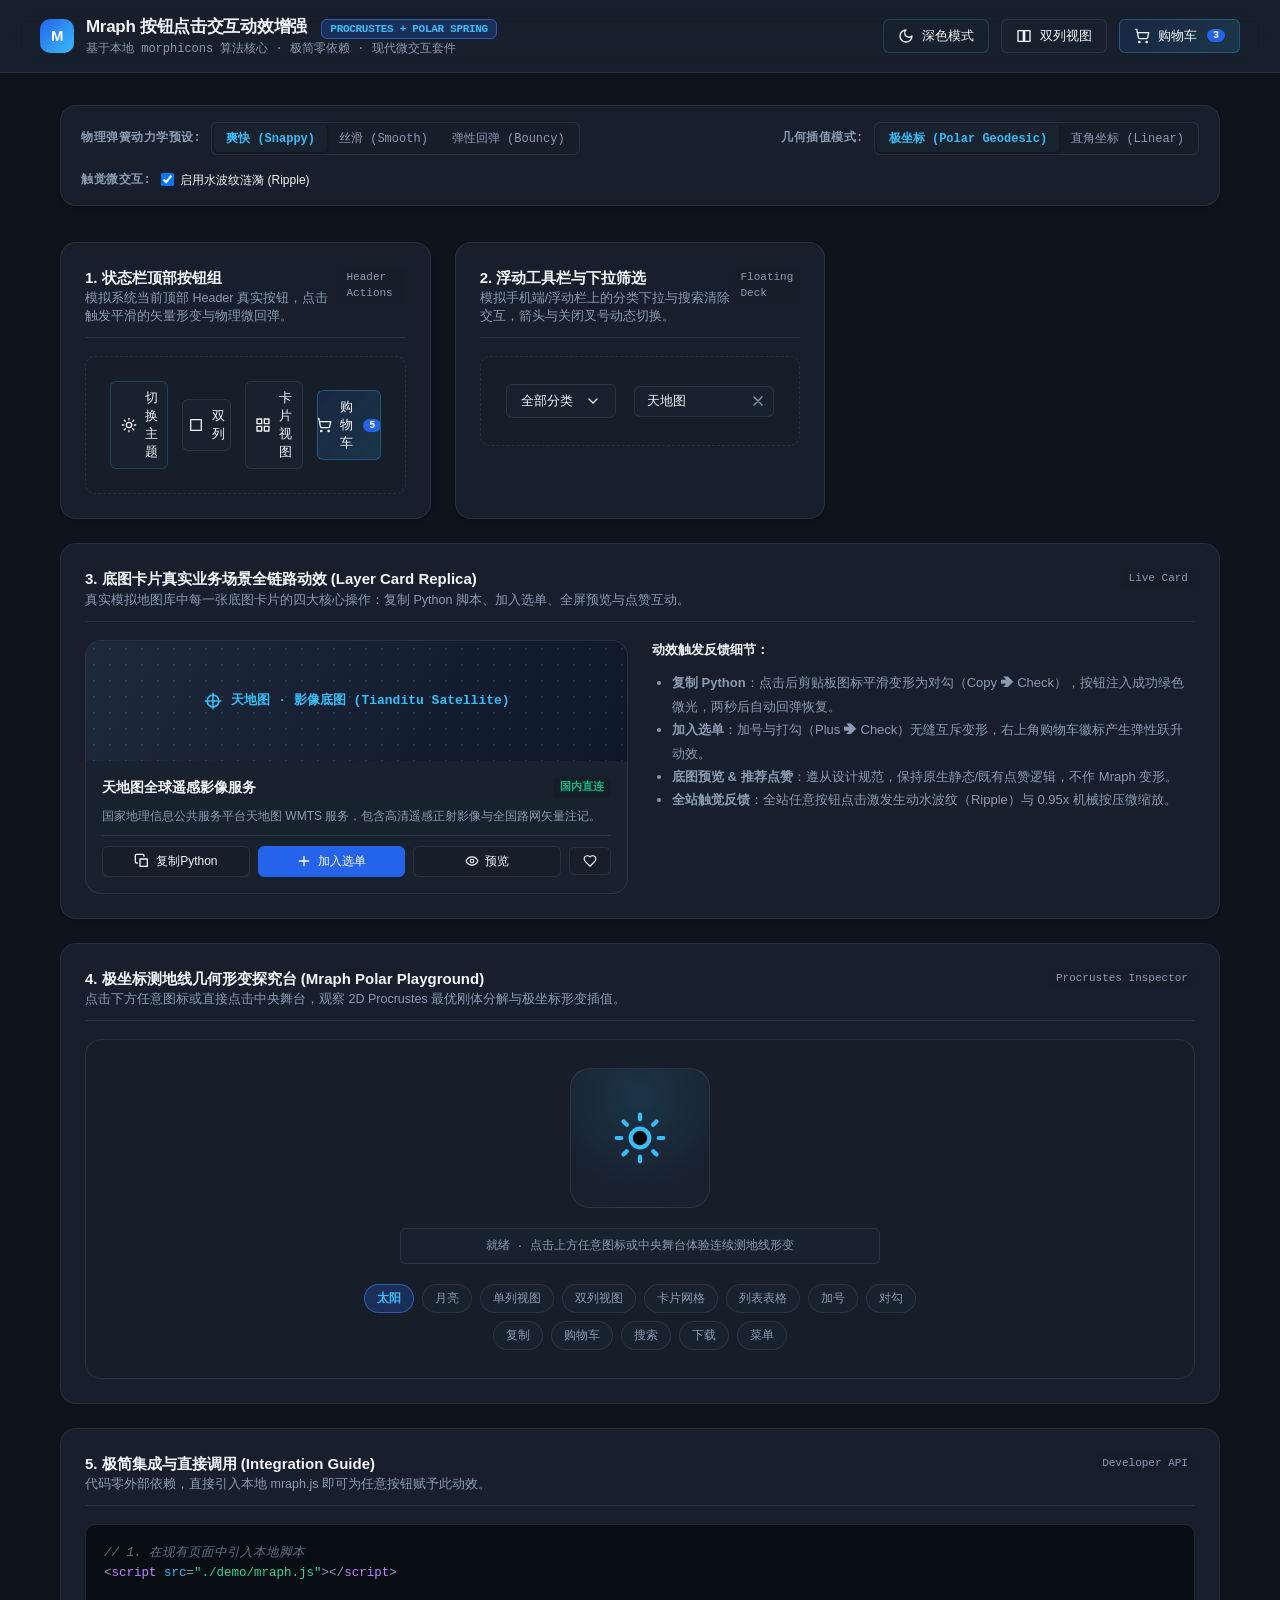
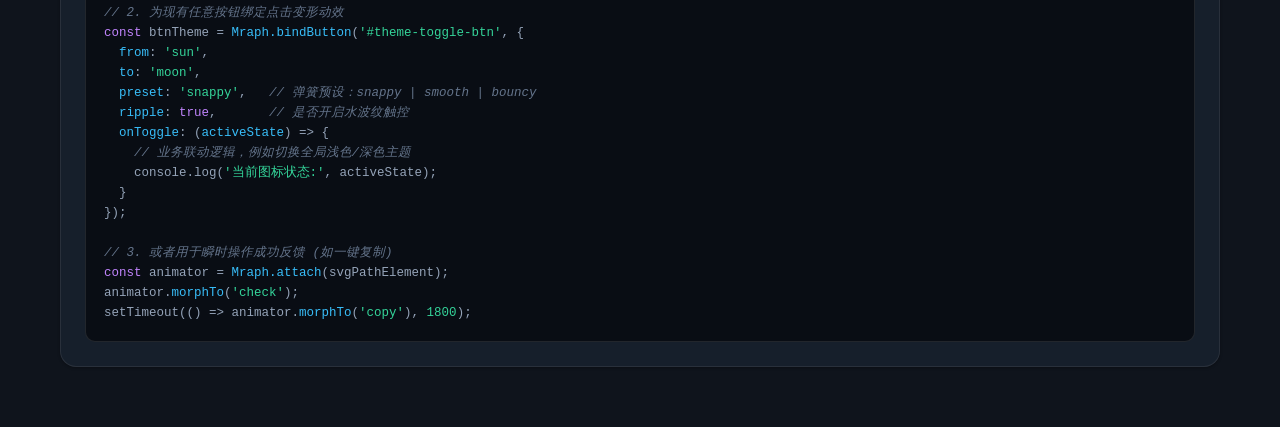
==== demo/index.html @ 6966db8d "feat(ui): add Mraph polar morph animations and single-button card/list view toggle" ====
<!DOCTYPE html>
<html lang="zh-CN" data-theme="dark">
<head>
  <meta charset="UTF-8">
  <meta name="viewport" content="width=device-width, initial-scale=1.0, viewport-fit=cover">
  <title>Mraph 按钮点击动效交互演示 | QGIS图源配置中心</title>
  <link rel="stylesheet" href="./demo.css">
</head>
<body>

  <!-- 顶部导览栏 -->
  <header class="demo-header">
    <div class="demo-header-inner">
      <div class="demo-title-group">
        <div class="demo-logo">M</div>
        <div>
          <div class="demo-title">
            Mraph 按钮点击交互动效增强
            <span class="brand-badge">PROCRUSTES + POLAR SPRING</span>
          </div>
          <div class="demo-subtitle">基于本地 morphicons 算法核心 · 极简零依赖 · 现代微交互套件</div>
        </div>
      </div>

      <!-- 右侧快捷控制 -->
      <div class="demo-header-controls">
        <button class="btn-replica-base theme-toggle-btn-replica" id="global-theme-btn" title="切换浅色/深色主题">
          <svg class="mraph-svg" viewBox="0 0 24 24" fill="none" stroke="currentColor" stroke-width="2" stroke-linecap="round" stroke-linejoin="round">
            <path id="path-global-theme" d=""></path>
          </svg>
          <span id="global-theme-label">深色模式</span>
        </button>

        <button class="btn-replica-base" id="global-layout-btn" title="切换单列/双列布局">
          <svg class="mraph-svg" viewBox="0 0 24 24" fill="none" stroke="currentColor" stroke-width="2" stroke-linecap="round" stroke-linejoin="round">
            <path id="path-global-layout" d=""></path>
          </svg>
          <span id="global-layout-label">双列视图</span>
        </button>

        <button class="btn-replica-base cart-toggle-btn-replica" id="global-cart-btn" title="查看图源配置选单">
          <svg class="mraph-svg" viewBox="0 0 24 24" fill="none" stroke="currentColor" stroke-width="2" stroke-linecap="round" stroke-linejoin="round">
            <path id="path-global-cart" d=""></path>
          </svg>
          <span>购物车</span>
          <span class="cart-badge-replica" id="cart-counter">3</span>
        </button>
      </div>
    </div>
  </header>

  <!-- 演示主体容器 -->
  <main class="demo-container">

    <!-- 动效动力学控制台 -->
    <section class="settings-strip">
      <div class="settings-group">
        <span class="settings-label">物理弹簧动力学预设:</span>
        <div class="segmented-control" id="ctrl-preset">
          <button type="button" class="seg-btn active" data-val="snappy">爽快 (Snappy)</button>
          <button type="button" class="seg-btn" data-val="smooth">丝滑 (Smooth)</button>
          <button type="button" class="seg-btn" data-val="bouncy">弹性回弹 (Bouncy)</button>
        </div>
      </div>

      <div class="settings-group">
        <span class="settings-label">几何插值模式:</span>
        <div class="segmented-control" id="ctrl-mode">
          <button type="button" class="seg-btn active" data-val="polar">极坐标 (Polar Geodesic)</button>
          <button type="button" class="seg-btn" data-val="linear">直角坐标 (Linear)</button>
        </div>
      </div>

      <div class="settings-group">
        <span class="settings-label">触觉微交互:</span>
        <label style="font-size: 12px; display: inline-flex; align-items: center; gap: 6px; cursor: pointer;">
          <input type="checkbox" id="ctrl-ripple" checked> 启用水波纹涟漪 (Ripple)
        </label>
      </div>
    </section>

    <!-- 演示模块网格 -->
    <section class="demo-grid">

      <!-- 卡片 1: 顶部状态栏按钮群交互 -->
      <article class="demo-card">
        <div class="card-header">
          <div>
            <h3 class="card-title">1. 状态栏顶部按钮组</h3>
            <p class="card-desc">模拟系统当前顶部 Header 真实按钮，点击触发平滑的矢量形变与物理微回弹。</p>
          </div>
          <span class="card-tag">Header Actions</span>
        </div>

        <div class="button-showcase" style="gap: 14px;">
          <!-- 演示主题按钮 -->
          <button class="btn-replica-base theme-toggle-btn-replica" id="demo-theme-btn">
            <svg class="mraph-svg" viewBox="0 0 24 24" fill="none" stroke="currentColor" stroke-width="2" stroke-linecap="round" stroke-linejoin="round">
              <path id="path-demo-theme" d=""></path>
            </svg>
            <span id="demo-theme-text">切换主题</span>
          </button>

          <!-- 演示布局按钮 -->
          <button class="btn-replica-base" id="demo-layout-btn">
            <svg class="mraph-svg" viewBox="0 0 24 24" fill="none" stroke="currentColor" stroke-width="2" stroke-linecap="round" stroke-linejoin="round">
              <path id="path-demo-layout" d=""></path>
            </svg>
            <span id="demo-layout-text">双列</span>
          </button>

          <!-- 演示卡片与列表视图切换按钮 (新增) -->
          <button class="btn-replica-base" id="demo-viewmode-btn" title="点击切换卡片/列表视图">
            <svg class="mraph-svg" viewBox="0 0 24 24" fill="none" stroke="currentColor" stroke-width="2" stroke-linecap="round" stroke-linejoin="round">
              <path id="path-demo-viewmode" d=""></path>
            </svg>
            <span id="demo-viewmode-text">卡片视图</span>
          </button>

          <!-- 演示加购抽屉按钮 -->
          <button class="btn-replica-base cart-toggle-btn-replica" id="demo-cart-btn">
            <svg class="mraph-svg" viewBox="0 0 24 24" fill="none" stroke="currentColor" stroke-width="2" stroke-linecap="round" stroke-linejoin="round">
              <path id="path-demo-cart" d=""></path>
            </svg>
            <span>购物车</span>
            <span class="cart-badge-replica" id="demo-cart-badge">5</span>
          </button>
        </div>
      </article>

      <!-- 卡片 2: 浮动工具栏与下拉筛选 -->
      <article class="demo-card">
        <div class="card-header">
          <div>
            <h3 class="card-title">2. 浮动工具栏与下拉筛选</h3>
            <p class="card-desc">模拟手机端/浮动栏上的分类下拉与搜索清除交互，箭头与关闭叉号动态切换。</p>
          </div>
          <span class="card-tag">Floating Deck</span>
        </div>

        <div class="button-showcase" style="justify-content: space-around;">
          <!-- 分类下拉触发器 -->
          <button class="btn-replica-base" id="demo-dropdown-btn" style="min-width: 110px; justify-content: space-between;">
            <span>全部分类</span>
            <svg class="mraph-svg" viewBox="0 0 24 24" fill="none" stroke="currentColor" stroke-width="2" stroke-linecap="round" stroke-linejoin="round">
              <path id="path-demo-dropdown" d=""></path>
            </svg>
          </button>

          <!-- 搜索输入与清除按钮组 -->
          <div style="position: relative; display: flex; align-items: center;">
            <input type="text" id="demo-search-input" value="天地图" placeholder="搜索底图..." style="background: var(--bg-card); border: 1px solid var(--border-subtle); border-radius: var(--radius-sm); padding: 7px 32px 7px 12px; font-size: 13px; color: var(--text-main); outline: none; width: 140px;">
            <button id="demo-search-clear-btn" style="position: absolute; right: 4px; background: transparent; border: none; color: var(--text-muted); cursor: pointer; padding: 4px; display: flex; align-items: center;">
              <svg class="mraph-svg" viewBox="0 0 24 24" fill="none" stroke="currentColor" stroke-width="2" stroke-linecap="round" stroke-linejoin="round">
                <path id="path-demo-search" d=""></path>
              </svg>
            </button>
          </div>
        </div>
      </article>

      <!-- 卡片 3: 底图卡片真实业务交互场景 (Layer Card) -->
      <article class="demo-card" style="grid-column: 1 / -1;">
        <div class="card-header">
          <div>
            <h3 class="card-title">3. 底图卡片真实业务场景全链路动效 (Layer Card Replica)</h3>
            <p class="card-desc">真实模拟地图库中每一张底图卡片的四大核心操作：复制 Python 脚本、加入选单、全屏预览与点赞互动。</p>
          </div>
          <span class="card-tag">Live Card</span>
        </div>

        <div style="display: grid; grid-template-columns: repeat(auto-fit, minmax(320px, 1fr)); gap: 24px; align-items: start;">
          <!-- 仿真卡片实体 -->
          <div class="layer-card-replica">
            <div class="layer-card-thumb">
              <div class="layer-card-thumb-pattern"></div>
              <div style="color: var(--text-accent); font-family: var(--font-mono); font-size: 13px; font-weight: 600; display: flex; align-items: center; gap: 8px; z-index: 1;">
                <svg width="20" height="20" viewBox="0 0 24 24" fill="none" stroke="currentColor" stroke-width="2"><path d="M12 2v20M2 12h20"/><circle cx="12" cy="12" r="7"/></svg>
                天地图 · 影像底图 (Tianditu Satellite)
              </div>
            </div>

            <div class="layer-card-info">
              <div class="layer-card-title">
                <span>天地图全球遥感影像服务</span>
                <span class="card-tag" style="color: var(--success); border-color: rgba(16, 185, 129, 0.3);">国内直连</span>
              </div>
              <p style="font-size: 12px; color: var(--text-muted); line-height: 1.4;">国家地理信息公共服务平台天地图 WMTS 服务，包含高清遥感正射影像与全国路网矢量注记。</p>

              <!-- 卡片操作按钮行 -->
              <div class="layer-card-actions">
                <!-- 1. 复制 Python 代码按钮 -->
                <button class="btn-card-action" id="card-btn-copy" title="一键复制 QGIS Python 加载代码">
                  <svg class="mraph-svg" viewBox="0 0 24 24" fill="none" stroke="currentColor" stroke-width="2" stroke-linecap="round" stroke-linejoin="round">
                    <path id="path-card-copy" d=""></path>
                  </svg>
                  <span id="card-copy-text">复制Python</span>
                </button>

                <!-- 2. 加入购物车/选单按钮 -->
                <button class="btn-card-action btn-accent" id="card-btn-add" title="加入导出选单">
                  <svg class="mraph-svg" viewBox="0 0 24 24" fill="none" stroke="currentColor" stroke-width="2" stroke-linecap="round" stroke-linejoin="round">
                    <path id="path-card-add" d=""></path>
                  </svg>
                  <span id="card-add-text">加入选单</span>
                </button>

                <!-- 3. 预览底图按钮 (原生静态图标，不参与 Mraph 变形) -->
                <button class="btn-card-action" id="card-btn-preview" title="实时底图预览 (保持原生静态)">
                  <svg width="14" height="14" viewBox="0 0 24 24" fill="none" stroke="currentColor" stroke-width="2" stroke-linecap="round" stroke-linejoin="round">
                    <path d="M2 12s3-7 10-7 10 7 10 7-3 7-10 7-10-7-10-7z"></path>
                    <circle cx="12" cy="12" r="3"></circle>
                  </svg>
                  <span id="card-preview-text">预览</span>
                </button>

                <!-- 4. 推荐点赞按钮 (原生点赞机制，不参与 Mraph 变形) -->
                <button class="btn-card-action" id="card-btn-like" title="推荐点赞 (保持原生点赞)" style="flex: 0 0 42px; padding: 6px 0;">
                  <svg width="14" height="14" viewBox="0 0 24 24" fill="none" stroke="currentColor" stroke-width="2" stroke-linecap="round" stroke-linejoin="round">
                    <path d="M19 14c1.49-1.46 3-3.21 3-5.5A5.5 5.5 0 0 0 16.5 3c-1.76 0-3 .5-4.5 2-1.5-1.5-2.74-2-4.5-2A5.5 5.5 0 0 0 2 8.5c0 2.3 1.5 4.05 3 5.5l7 7Z"></path>
                  </svg>
                </button>
              </div>
            </div>
          </div>

          <!-- 卡片操作动效技术解析说明 -->
          <div style="display: flex; flex-direction: column; gap: 12px; font-size: 13px; color: var(--text-muted);">
            <div style="color: var(--text-main); font-weight: 600;">动效触发反馈细节：</div>
            <ul style="padding-left: 20px; line-height: 1.8;">
              <li><strong>复制 Python</strong>：点击后剪贴板图标平滑变形为对勾（Copy ➔ Check），按钮注入成功绿色微光，两秒后自动回弹恢复。</li>
              <li><strong>加入选单</strong>：加号与打勾（Plus ➔ Check）无缝互斥变形，右上角购物车徽标产生弹性跃升动效。</li>
              <li><strong>底图预览 & 推荐点赞</strong>：遵从设计规范，保持原生静态/既有点赞逻辑，不作 Mraph 变形。</li>
              <li><strong>全站触觉反馈</strong>：全站任意按钮点击激发生动水波纹（Ripple）与 0.95x 机械按压微缩放。</li>
            </ul>
          </div>
        </div>
      </article>

      <!-- 卡片 4: Mraph 几何形变探究大舞台 (Playground) -->
      <article class="demo-card" style="grid-column: 1 / -1;">
        <div class="card-header">
          <div>
            <h3 class="card-title">4. 极坐标测地线几何形变探究台 (Mraph Polar Playground)</h3>
            <p class="card-desc">点击下方任意图标或直接点击中央舞台，观察 2D Procrustes 最优刚体分解与极坐标形变插值。</p>
          </div>
          <span class="card-tag">Procrustes Inspector</span>
        </div>

        <div class="stage-playground">
          <div class="stage-canvas-box" id="stage-box" title="点击切换至下一个图标">
            <svg viewBox="0 0 24 24">
              <path id="stage-path" d=""></path>
            </svg>
          </div>

          <div class="stage-readout" id="stage-readout">
            正在检测最优刚体相似度与旋转角...
          </div>

          <div class="stage-icon-palette" id="stage-palette">
            <!-- 动态生成图标切换按钮 -->
          </div>
        </div>
      </article>

      <!-- 卡片 5: 一键集成与调用指引 -->
      <article class="demo-card" style="grid-column: 1 / -1;">
        <div class="card-header">
          <div>
            <h3 class="card-title">5. 极简集成与直接调用 (Integration Guide)</h3>
            <p class="card-desc">代码零外部依赖，直接引入本地 mraph.js 即可为任意按钮赋予此动效。</p>
          </div>
          <span class="card-tag">Developer API</span>
        </div>

        <div class="code-panel">
<pre><span class="code-comment">// 1. 在现有页面中引入本地脚本</span>
&lt;<span class="code-keyword">script</span> <span class="code-highlight">src</span>=<span class="code-string">"./demo/mraph.js"</span>&gt;&lt;/<span class="code-keyword">script</span>&gt;

<span class="code-comment">// 2. 为现有任意按钮绑定点击变形动效</span>
<span class="code-keyword">const</span> btnTheme = <span class="code-highlight">Mraph.bindButton</span>(<span class="code-string">'#theme-toggle-btn'</span>, {
  <span class="code-highlight">from</span>: <span class="code-string">'sun'</span>,
  <span class="code-highlight">to</span>: <span class="code-string">'moon'</span>,
  <span class="code-highlight">preset</span>: <span class="code-string">'snappy'</span>,   <span class="code-comment">// 弹簧预设：snappy | smooth | bouncy</span>
  <span class="code-highlight">ripple</span>: <span class="code-keyword">true</span>,       <span class="code-comment">// 是否开启水波纹触控</span>
  <span class="code-highlight">onToggle</span>: (<span class="code-highlight">activeState</span>) =&gt; {
    <span class="code-comment">// 业务联动逻辑，例如切换全局浅色/深色主题</span>
    console.log(<span class="code-string">'当前图标状态:'</span>, activeState);
  }
});

<span class="code-comment">// 3. 或者用于瞬时操作成功反馈 (如一键复制)</span>
<span class="code-keyword">const</span> animator = <span class="code-highlight">Mraph.attach</span>(svgPathElement);
animator.<span class="code-highlight">morphTo</span>(<span class="code-string">'check'</span>);
setTimeout(() =&gt; animator.<span class="code-highlight">morphTo</span>(<span class="code-string">'copy'</span>), <span class="code-string">1800</span>);</pre>
        </div>
      </article>

    </section>

  </main>

  <!-- 引入本地 Mraph 核心 -->
  <script src="./mraph.js"></script>

  <!-- 演示页面交互逻辑 -->
  <script>
    document.addEventListener('DOMContentLoaded', () => {
      let currentPreset = 'snappy';
      let currentMode = 'polar';
      let rippleEnabled = true;

      // 1. 全局配置切换
      document.querySelectorAll('#ctrl-preset .seg-btn').forEach(btn => {
        btn.addEventListener('click', () => {
          document.querySelectorAll('#ctrl-preset .seg-btn').forEach(b => b.classList.remove('active'));
          btn.classList.add('active');
          currentPreset = btn.dataset.val;
          stageAnimator.setPreset(currentPreset);
        });
      });

      document.querySelectorAll('#ctrl-mode .seg-btn').forEach(btn => {
        btn.addEventListener('click', () => {
          document.querySelectorAll('#ctrl-mode .seg-btn').forEach(b => b.classList.remove('active'));
          btn.classList.add('active');
          currentMode = btn.dataset.val;
          stageAnimator.setMode(currentMode);
        });
      });

      document.getElementById('ctrl-ripple').addEventListener('change', (e) => {
        rippleEnabled = e.target.checked;
      });

      // 2. 状态栏顶部按钮组绑定
      // 主题切换
      const themeBtn = document.getElementById('global-theme-btn');
      const themePath = document.getElementById('path-global-theme');
      const themeLabel = document.getElementById('global-theme-label');
      const themeAnim = Mraph.attach(themePath, { initial: 'moon', preset: 'snappy' });
      themeBtn.addEventListener('click', (e) => {
        if (rippleEnabled) Mraph.triggerRipple(e, themeBtn);
        const next = themeAnim.toggle('sun', 'moon', (st) => {
          themeLabel.textContent = st === 'sun' ? '浅色模式' : '深色模式';
          document.documentElement.setAttribute('data-theme', st === 'sun' ? 'light' : 'dark');
        });
      });

      // 布局切换
      const layoutBtn = document.getElementById('global-layout-btn');
      const layoutPath = document.getElementById('path-global-layout');
      const layoutLabel = document.getElementById('global-layout-label');
      const layoutAnim = Mraph.attach(layoutPath, { initial: 'cols2', preset: 'snappy' });
      layoutBtn.addEventListener('click', (e) => {
        if (rippleEnabled) Mraph.triggerRipple(e, layoutBtn);
        layoutAnim.toggle('cols1', 'cols2', (st) => {
          layoutLabel.textContent = st === 'cols2' ? '双列视图' : '单列视图';
        });
      });

      // 购物车按钮
      const cartBtn = document.getElementById('global-cart-btn');
      const cartPath = document.getElementById('path-global-cart');
      const cartCounter = document.getElementById('cart-counter');
      const cartAnim = Mraph.attach(cartPath, { initial: 'cart', preset: 'bouncy' });
      cartBtn.addEventListener('click', (e) => {
        if (rippleEnabled) Mraph.triggerRipple(e, cartBtn);
        cartAnim.toggle('cart', 'check', () => {
          setTimeout(() => cartAnim.morphTo('cart'), 1200);
        });
      });

      // 3. Demo 示例 1 绑定
      const demoThemeBtn = document.getElementById('demo-theme-btn');
      const demoThemePath = document.getElementById('path-demo-theme');
      const demoThemeText = document.getElementById('demo-theme-text');
      const demoThemeAnim = Mraph.attach(demoThemePath, { initial: 'sun', preset: 'snappy' });
      demoThemeBtn.addEventListener('click', (e) => {
        if (rippleEnabled) Mraph.triggerRipple(e, demoThemeBtn);
        demoThemeAnim.toggle('sun', 'moon', (st) => {
          demoThemeText.textContent = st === 'sun' ? '浅色模式' : '深色模式';
        });
      });

      const demoLayoutBtn = document.getElementById('demo-layout-btn');
      const demoLayoutPath = document.getElementById('path-demo-layout');
      const demoLayoutText = document.getElementById('demo-layout-text');
      const demoLayoutAnim = Mraph.attach(demoLayoutPath, { initial: 'cols1', preset: 'snappy' });
      demoLayoutBtn.addEventListener('click', (e) => {
        if (rippleEnabled) Mraph.triggerRipple(e, demoLayoutBtn);
        demoLayoutAnim.toggle('cols1', 'cols2', (st) => {
          demoLayoutText.textContent = st === 'cols2' ? '双列' : '单列';
        });
      });

      // 演示卡片与列表视图切换绑定
      const demoViewModeBtn = document.getElementById('demo-viewmode-btn');
      const demoViewModePath = document.getElementById('path-demo-viewmode');
      const demoViewModeText = document.getElementById('demo-viewmode-text');
      const demoViewModeAnim = Mraph.attach(demoViewModePath, { initial: 'grid', preset: 'snappy' });
      demoViewModeBtn.addEventListener('click', (e) => {
        if (rippleEnabled) Mraph.triggerRipple(e, demoViewModeBtn);
        demoViewModeAnim.toggle('grid', 'list', (st) => {
          demoViewModeText.textContent = st === 'list' ? '列表视图' : '卡片视图';
        });
      });

      const demoCartBtn = document.getElementById('demo-cart-btn');
      const demoCartPath = document.getElementById('path-demo-cart');
      const demoCartBadge = document.getElementById('demo-cart-badge');
      const demoCartAnim = Mraph.attach(demoCartPath, { initial: 'cart', preset: 'bouncy' });
      demoCartBtn.addEventListener('click', (e) => {
        if (rippleEnabled) Mraph.triggerRipple(e, demoCartBtn);
        demoCartAnim.toggle('cart', 'check', () => {
          demoCartBadge.textContent = parseInt(demoCartBadge.textContent) + 1;
          setTimeout(() => demoCartAnim.morphTo('cart'), 1000);
        });
      });

      // 4. 下拉筛选与搜索清除
      const dropBtn = document.getElementById('demo-dropdown-btn');
      const dropPath = document.getElementById('path-demo-dropdown');
      const dropAnim = Mraph.attach(dropPath, { initial: 'chevronDown', preset: 'snappy' });
      dropBtn.addEventListener('click', (e) => {
        if (rippleEnabled) Mraph.triggerRipple(e, dropBtn);
        dropAnim.toggle('chevronDown', 'chevronUp');
      });

      const searchBtn = document.getElementById('demo-search-clear-btn');
      const searchPath = document.getElementById('path-demo-search');
      const searchInput = document.getElementById('demo-search-input');
      const searchAnim = Mraph.attach(searchPath, { initial: 'x', preset: 'snappy' });
      searchBtn.addEventListener('click', (e) => {
        if (rippleEnabled) Mraph.triggerRipple(e, searchBtn);
        if (searchInput.value) {
          searchInput.value = '';
          searchAnim.morphTo('search');
        } else {
          searchInput.value = '遥感影像';
          searchAnim.morphTo('x');
        }
      });
      searchInput.addEventListener('input', () => {
        searchAnim.morphTo(searchInput.value ? 'x' : 'search');
      });

      // 5. 底图卡片四大交互
      // 复制 Python 脚本
      const cardCopyBtn = document.getElementById('card-btn-copy');
      const cardCopyPath = document.getElementById('path-card-copy');
      const cardCopyText = document.getElementById('card-copy-text');
      const cardCopyAnim = Mraph.attach(cardCopyPath, { initial: 'copy', preset: 'snappy' });
      cardCopyBtn.addEventListener('click', (e) => {
        if (rippleEnabled) Mraph.triggerRipple(e, cardCopyBtn);
        cardCopyBtn.classList.add('is-copied');
        cardCopyText.textContent = '已复制!';
        cardCopyAnim.morphTo('check');
        setTimeout(() => {
          cardCopyAnim.morphTo('copy');
          cardCopyBtn.classList.remove('is-copied');
          cardCopyText.textContent = '复制Python';
        }, 2000);
      });

      // 加入选单
      const cardAddBtn = document.getElementById('card-btn-add');
      const cardAddPath = document.getElementById('path-card-add');
      const cardAddText = document.getElementById('card-add-text');
      const cardAddAnim = Mraph.attach(cardAddPath, { initial: 'plus', preset: 'snappy' });
      cardAddBtn.addEventListener('click', (e) => {
        if (rippleEnabled) Mraph.triggerRipple(e, cardAddBtn);
        cardAddAnim.toggle('plus', 'check', (st) => {
          if (st === 'check') {
            cardAddBtn.classList.add('is-added');
            cardAddText.textContent = '已加入';
            cartCounter.textContent = parseInt(cartCounter.textContent) + 1;
          } else {
            cardAddBtn.classList.remove('is-added');
            cardAddText.textContent = '加入选单';
            cartCounter.textContent = Math.max(0, parseInt(cartCounter.textContent) - 1);
          }
        });
      });

      // 预览底图 (保持原生行为，不绑定 Mraph 变形)
      const cardPrevBtn = document.getElementById('card-btn-preview');
      const cardPrevText = document.getElementById('card-preview-text');
      let isPreviewing = false;
      cardPrevBtn.addEventListener('click', (e) => {
        if (rippleEnabled) Mraph.triggerRipple(e, cardPrevBtn);
        isPreviewing = !isPreviewing;
        cardPrevText.textContent = isPreviewing ? '隐藏' : '预览';
      });

      // 推荐点赞 (保持原生行为，不绑定 Mraph 变形)
      const cardLikeBtn = document.getElementById('card-btn-like');
      let isLiked = false;
      cardLikeBtn.addEventListener('click', (e) => {
        if (rippleEnabled) Mraph.triggerRipple(e, cardLikeBtn);
        isLiked = !isLiked;
        cardLikeBtn.style.color = isLiked ? '#ef4444' : 'inherit';
        cardLikeBtn.style.borderColor = isLiked ? 'rgba(239, 68, 68, 0.4)' : 'var(--border-subtle)';
        Mraph.bounce(cardLikeBtn);
      });

      // 6. 几何形变探究大舞台 (Playground)
      const stageBox = document.getElementById('stage-box');
      const stagePath = document.getElementById('stage-path');
      const stageReadout = document.getElementById('stage-readout');
      const stagePalette = document.getElementById('stage-palette');

      const stageAnimator = Mraph.attach(stagePath, { initial: 'sun', preset: currentPreset, mode: currentMode });
      const playgroundIcons = ['sun', 'moon', 'cols1', 'cols2', 'grid', 'list', 'plus', 'check', 'copy', 'cart', 'search', 'download', 'menu'];

      playgroundIcons.forEach(iconName => {
        const pill = document.createElement('button');
        pill.type = 'button';
        pill.className = `icon-pill-btn ${iconName === 'sun' ? 'active' : ''}`;
        pill.dataset.icon = iconName;
        pill.textContent = Mraph.ICONS[iconName]?.label?.split(' ')[0] || iconName;
        pill.addEventListener('click', () => {
          document.querySelectorAll('.icon-pill-btn').forEach(p => p.classList.remove('active'));
          pill.classList.add('active');
          triggerStageMorph(iconName);
        });
        stagePalette.appendChild(pill);
      });

      let stageIndex = 0;
      function triggerStageMorph(targetName) {
        stageAnimator.morphTo(targetName, (finalName) => {
          stageReadout.innerHTML = `形变完成 · 当前图形: <strong>${Mraph.ICONS[finalName]?.label || finalName}</strong> | 物理阻尼预设: <code>${currentPreset}</code> | 极坐标分解完成`;
        });
        stageReadout.innerHTML = `正在计算 2D Procrustes 对齐与测地线路径 ➔ <strong>${Mraph.ICONS[targetName]?.label || targetName}</strong>...`;
      }

      stageBox.addEventListener('click', () => {
        stageIndex = (stageIndex + 1) % playgroundIcons.length;
        const nextIcon = playgroundIcons[stageIndex];
        document.querySelectorAll('.icon-pill-btn').forEach(p => {
          p.classList.toggle('active', p.dataset.icon === nextIcon);
        });
        triggerStageMorph(nextIcon);
      });

      stageReadout.innerHTML = `就绪 · 点击上方任意图标或中央舞台体验连续测地线形变`;
    });
  </script>
</body>
</html>
---- demo/demo.css ----
/* ==========================================================================
   Mraph 动画与交互演示专属样式表 (demo.css)
   基于地图配置中心原生色彩体系与 Anti-AI Slop 工艺美学设计
   ========================================================================== */

:root {
  --bg-primary: #0f141c;
  --bg-secondary: #161e2a;
  --bg-card: rgba(26, 35, 49, 0.75);
  --bg-card-hover: rgba(33, 44, 62, 0.85);
  --border-subtle: rgba(255, 255, 255, 0.08);
  --border-focus: rgba(79, 134, 247, 0.5);
  --text-main: #f1f5f9;
  --text-muted: #8b9bb4;
  --text-accent: #38bdf8;
  --accent-primary: #2563eb;
  --accent-primary-hover: #1d4ed8;
  --accent-glow: rgba(37, 99, 235, 0.25);
  --success: #10b981;
  --success-glow: rgba(16, 185, 129, 0.25);
  --amber: #f59e0b;
  --danger: #ef4444;
  
  --font-sans: -apple-system, BlinkMacSystemFont, "Segoe UI", Roboto, "PingFang SC", "Hiragino Sans GB", "Microsoft YaHei", sans-serif;
  --font-mono: ui-monospace, "SF Mono", Menlo, Monaco, Consolas, "Liberation Mono", monospace;
  
  --radius-sm: 6px;
  --radius-md: 10px;
  --radius-lg: 16px;
  --radius-full: 9999px;
  --shadow-sm: 0 1px 3px rgba(0, 0, 0, 0.3);
  --shadow-md: 0 4px 14px rgba(0, 0, 0, 0.4);
  --shadow-glow: 0 0 20px rgba(56, 189, 248, 0.15);
}

[data-theme="light"] {
  --bg-primary: #f8fafc;
  --bg-secondary: #f1f5f9;
  --bg-card: rgba(255, 255, 255, 0.85);
  --bg-card-hover: rgba(255, 255, 255, 0.98);
  --border-subtle: rgba(0, 0, 0, 0.08);
  --border-focus: rgba(37, 99, 235, 0.4);
  --text-main: #0f172a;
  --text-muted: #64748b;
  --text-accent: #0284c7;
  --accent-primary: #2563eb;
  --accent-primary-hover: #1d4ed8;
  --accent-glow: rgba(37, 99, 235, 0.15);
  --success: #059669;
  --shadow-sm: 0 1px 3px rgba(0, 0, 0, 0.05);
  --shadow-md: 0 4px 14px rgba(0, 0, 0, 0.08);
  --shadow-glow: 0 0 20px rgba(37, 99, 235, 0.12);
}

* {
  box-sizing: border-box;
  margin: 0;
  padding: 0;
}

body {
  background-color: var(--bg-primary);
  color: var(--text-main);
  font-family: var(--font-sans);
  min-height: 100vh;
  line-height: 1.5;
  -webkit-font-smoothing: antialiased;
  padding-bottom: 60px;
  transition: background-color 0.25s ease, color 0.25s ease;
}

/* 顶部导览与标题 */
.demo-header {
  border-bottom: 1px solid var(--border-subtle);
  background: var(--bg-card);
  backdrop-filter: blur(12px);
  position: sticky;
  top: 0;
  z-index: 100;
  padding: 14px 24px;
}

.demo-header-inner {
  max-width: 1200px;
  margin: 0 auto;
  display: flex;
  align-items: center;
  justify-content: space-between;
}

.brand-badge {
  background: var(--accent-glow);
  color: var(--text-accent);
  padding: 3px 8px;
  border-radius: var(--radius-sm);
  font-size: 11px;
  font-family: var(--font-mono);
  font-weight: 600;
  margin-left: 10px;
  border: 1px solid var(--border-focus);
}

.demo-title-group {
  display: flex;
  align-items: center;
  gap: 12px;
}

.demo-logo {
  width: 34px;
  height: 34px;
  background: linear-gradient(135deg, #2563eb, #38bdf8);
  color: #fff;
  border-radius: var(--radius-md);
  display: flex;
  align-items: center;
  justify-content: center;
  font-weight: 700;
  font-size: 15px;
  letter-spacing: -0.5px;
}

.demo-title {
  font-size: 17px;
  font-weight: 650;
  letter-spacing: -0.3px;
}

.demo-subtitle {
  font-size: 12px;
  color: var(--text-muted);
  font-family: var(--font-mono);
}

/* 控制栏与快捷操作 */
.demo-header-controls {
  display: flex;
  align-items: center;
  gap: 12px;
}

/* 页面主要内容容器 */
.demo-container {
  max-width: 1200px;
  margin: 32px auto 0;
  padding: 0 20px;
  display: flex;
  flex-direction: column;
  gap: 36px;
}

/* 动效核心控制器横幅 */
.settings-strip {
  background: var(--bg-card);
  border: 1px solid var(--border-subtle);
  border-radius: var(--radius-lg);
  padding: 16px 20px;
  display: flex;
  flex-wrap: wrap;
  align-items: center;
  justify-content: space-between;
  gap: 16px;
  box-shadow: var(--shadow-sm);
}

.settings-group {
  display: flex;
  align-items: center;
  gap: 10px;
}

.settings-label {
  font-size: 12px;
  color: var(--text-muted);
  font-weight: 600;
  text-transform: uppercase;
  letter-spacing: 0.5px;
  font-family: var(--font-mono);
}

.segmented-control {
  display: inline-flex;
  background: var(--bg-secondary);
  border: 1px solid var(--border-subtle);
  border-radius: var(--radius-sm);
  padding: 2px;
}

.seg-btn {
  background: transparent;
  border: none;
  color: var(--text-muted);
  font-size: 12px;
  font-family: var(--font-mono);
  font-weight: 500;
  padding: 5px 12px;
  border-radius: 4px;
  cursor: pointer;
  transition: all 0.15s ease;
}

.seg-btn:hover {
  color: var(--text-main);
}

.seg-btn.active {
  background: var(--bg-card);
  color: var(--text-accent);
  box-shadow: var(--shadow-sm);
  font-weight: 600;
}

/* 演示模块卡片网格 */
.demo-grid {
  display: grid;
  grid-template-columns: repeat(auto-fit, minmax(360px, 1fr));
  gap: 24px;
}

.demo-card {
  background: var(--bg-card);
  border: 1px solid var(--border-subtle);
  border-radius: var(--radius-lg);
  padding: 24px;
  box-shadow: var(--shadow-sm);
  display: flex;
  flex-direction: column;
  gap: 18px;
  transition: transform 0.2s ease, border-color 0.2s ease;
}

.demo-card:hover {
  border-color: var(--border-focus);
}

.card-header {
  display: flex;
  justify-content: space-between;
  align-items: flex-start;
  padding-bottom: 12px;
  border-bottom: 1px solid var(--border-subtle);
}

.card-title {
  font-size: 15px;
  font-weight: 650;
  display: flex;
  align-items: center;
  gap: 8px;
}

.card-tag {
  font-size: 11px;
  font-family: var(--font-mono);
  background: var(--bg-secondary);
  color: var(--text-muted);
  padding: 2px 7px;
  border-radius: 4px;
}

.card-desc {
  font-size: 12.5px;
  color: var(--text-muted);
  line-height: 1.45;
}

/* 按钮演示展示区 */
.button-showcase {
  background: var(--bg-secondary);
  border: 1px dashed var(--border-subtle);
  border-radius: var(--radius-md);
  padding: 24px;
  display: flex;
  align-items: center;
  justify-content: center;
  gap: 16px;
  min-height: 90px;
}

/* ---------- 真实按钮外观复刻 (Exact Replica of Production Buttons) ---------- */

/* 1. 顶部 Header 按钮通用类 */
.btn-replica-base {
  display: inline-flex;
  align-items: center;
  justify-content: center;
  gap: 8px;
  padding: 7px 14px;
  border-radius: var(--radius-sm);
  font-size: 13px;
  font-weight: 500;
  border: 1px solid var(--border-subtle);
  background: var(--bg-card);
  color: var(--text-main);
  cursor: pointer;
  outline: none;
  position: relative;
  overflow: hidden;
  transition: all 0.16s cubic-bezier(0.4, 0, 0.2, 1);
  user-select: none;
}

.btn-replica-base:hover {
  background: var(--bg-card-hover);
  border-color: var(--border-focus);
  box-shadow: var(--shadow-sm);
}

/* 2. 主题切换按钮 */
.theme-toggle-btn-replica {
  border-color: rgba(56, 189, 248, 0.2);
}
.theme-toggle-btn-replica:hover {
  border-color: var(--text-accent);
}

/* 3. 购物车胶囊按钮 */
.cart-toggle-btn-replica {
  background: linear-gradient(135deg, rgba(37, 99, 235, 0.12), rgba(56, 189, 248, 0.15));
  border-color: rgba(56, 189, 248, 0.3);
}
.cart-toggle-btn-replica:hover {
  background: linear-gradient(135deg, rgba(37, 99, 235, 0.2), rgba(56, 189, 248, 0.25));
}
.cart-badge-replica {
  background: var(--accent-primary);
  color: #fff;
  font-size: 10px;
  font-weight: 700;
  font-family: var(--font-mono);
  padding: 1px 6px;
  border-radius: var(--radius-full);
  margin-left: 2px;
}

/* 4. 底图卡片 Action 按钮组 (原汁原味) */
.layer-card-replica {
  background: var(--bg-card);
  border: 1px solid var(--border-subtle);
  border-radius: var(--radius-lg);
  overflow: hidden;
  display: flex;
  flex-direction: column;
}

.layer-card-thumb {
  width: 100%;
  height: 120px;
  background: linear-gradient(120deg, #1e293b, #0f172a);
  position: relative;
  display: flex;
  align-items: center;
  justify-content: center;
}

.layer-card-thumb-pattern {
  position: absolute;
  inset: 0;
  opacity: 0.18;
  background-image: radial-gradient(#38bdf8 1px, transparent 1px);
  background-size: 16px 16px;
}

.layer-card-info {
  padding: 16px;
  display: flex;
  flex-direction: column;
  gap: 10px;
}

.layer-card-title {
  font-size: 14px;
  font-weight: 600;
  display: flex;
  justify-content: space-between;
  align-items: center;
}

.layer-card-actions {
  display: flex;
  align-items: center;
  gap: 8px;
  padding-top: 10px;
  border-top: 1px solid var(--border-subtle);
}

.btn-card-action {
  flex: 1;
  display: inline-flex;
  align-items: center;
  justify-content: center;
  gap: 6px;
  padding: 6px 10px;
  font-size: 12px;
  font-weight: 500;
  border-radius: var(--radius-sm);
  border: 1px solid var(--border-subtle);
  background: var(--bg-secondary);
  color: var(--text-main);
  cursor: pointer;
  transition: all 0.15s ease;
  position: relative;
  overflow: hidden;
}

.btn-card-action:hover {
  background: var(--bg-card-hover);
  border-color: var(--border-focus);
}

.btn-card-action.btn-accent {
  background: var(--accent-primary);
  border-color: var(--accent-primary);
  color: #fff;
}
.btn-card-action.btn-accent:hover {
  background: var(--accent-primary-hover);
}

.btn-card-action.is-copied {
  background: rgba(16, 185, 129, 0.15);
  border-color: var(--success);
  color: var(--success);
}

.btn-card-action.is-added {
  background: rgba(37, 99, 235, 0.2);
  border-color: var(--text-accent);
  color: var(--text-accent);
}

/* 5. 交互式舞台 (Stage Playground) */
.stage-playground {
  display: flex;
  flex-direction: column;
  align-items: center;
  gap: 20px;
  padding: 28px;
  background: var(--bg-secondary);
  border: 1px solid var(--border-subtle);
  border-radius: var(--radius-lg);
}

.stage-canvas-box {
  width: 140px;
  height: 140px;
  border-radius: 20px;
  border: 1px solid var(--border-subtle);
  background: radial-gradient(circle at 50% 20%, rgba(56, 189, 248, 0.15), var(--bg-card) 70%);
  display: flex;
  align-items: center;
  justify-content: center;
  cursor: pointer;
  position: relative;
  transition: transform 0.12s ease, box-shadow 0.2s ease;
}

.stage-canvas-box:hover {
  box-shadow: var(--shadow-glow);
  border-color: var(--border-focus);
}

.stage-canvas-box:active {
  transform: scale(0.96);
}

.stage-canvas-box svg {
  width: 56px;
  height: 56px;
  stroke: var(--text-accent);
  stroke-width: 1.8;
  stroke-linecap: round;
  stroke-linejoin: round;
  overflow: visible;
}

.stage-readout {
  font-family: var(--font-mono);
  font-size: 11.5px;
  color: var(--text-muted);
  text-align: center;
  background: var(--bg-card);
  padding: 8px 16px;
  border-radius: var(--radius-sm);
  border: 1px solid var(--border-subtle);
  max-width: 480px;
  width: 100%;
}

.stage-icon-palette {
  display: flex;
  flex-wrap: wrap;
  justify-content: center;
  gap: 8px;
  max-width: 600px;
}

.icon-pill-btn {
  display: inline-flex;
  align-items: center;
  gap: 6px;
  background: var(--bg-card);
  border: 1px solid var(--border-subtle);
  color: var(--text-muted);
  font-size: 12px;
  font-family: var(--font-mono);
  padding: 5px 12px;
  border-radius: var(--radius-full);
  cursor: pointer;
  transition: all 0.15s ease;
}

.icon-pill-btn:hover {
  color: var(--text-main);
  border-color: var(--border-focus);
}

.icon-pill-btn.active {
  background: var(--accent-glow);
  color: var(--text-accent);
  border-color: var(--border-focus);
  font-weight: 600;
}

/* ---------- 6. Mraph 核心微交互动效支持 CSS ---------- */

/* SVG 图标基本尺寸与平滑设置 */
.mraph-svg {
  width: 16px;
  height: 16px;
  vertical-align: middle;
  flex-shrink: 0;
  pointer-events: none;
}

/* 按钮点击触控按压弹簧回弹微缩放 */
.mraph-btn-enhanced {
  position: relative;
  overflow: hidden;
  transition: transform 0.15s cubic-bezier(0.34, 1.56, 0.64, 1);
}

.mraph-pressing {
  transform: scale(0.94) !important;
}

/* 水波纹涟漪扩散 (Ripple) */
.mraph-ripple {
  position: absolute;
  border-radius: 50%;
  background: radial-gradient(circle, rgba(56, 189, 248, 0.35) 0%, rgba(56, 189, 248, 0) 70%);
  transform: scale(0);
  animation: mraph-ripple-expand 0.55s cubic-bezier(0.2, 0.8, 0.2, 1) forwards;
  pointer-events: none;
}

@keyframes mraph-ripple-expand {
  0% {
    transform: scale(0);
    opacity: 0.8;
  }
  100% {
    transform: scale(2.6);
    opacity: 0;
  }
}

/* 代码与集成指导栏目 */
.code-panel {
  background: #090d14;
  border: 1px solid rgba(255, 255, 255, 0.1);
  border-radius: var(--radius-md);
  padding: 18px;
  font-family: var(--font-mono);
  font-size: 12.5px;
  color: #94a3b8;
  overflow-x: auto;
  line-height: 1.6;
}

.code-panel pre {
  margin: 0;
}

.code-highlight {
  color: #38bdf8;
}

.code-keyword {
  color: #c084fc;
}

.code-string {
  color: #34d399;
}

.code-comment {
  color: #64748b;
  font-style: italic;
}

/* 响应式优化 */
@media (max-width: 768px) {
  .demo-header-inner {
    flex-direction: column;
    align-items: flex-start;
    gap: 12px;
  }
  .demo-header-controls {
    width: 100%;
    justify-content: flex-end;
  }
  .demo-grid {
    grid-template-columns: 1fr;
  }
  .settings-strip {
    flex-direction: column;
    align-items: flex-start;
  }
}
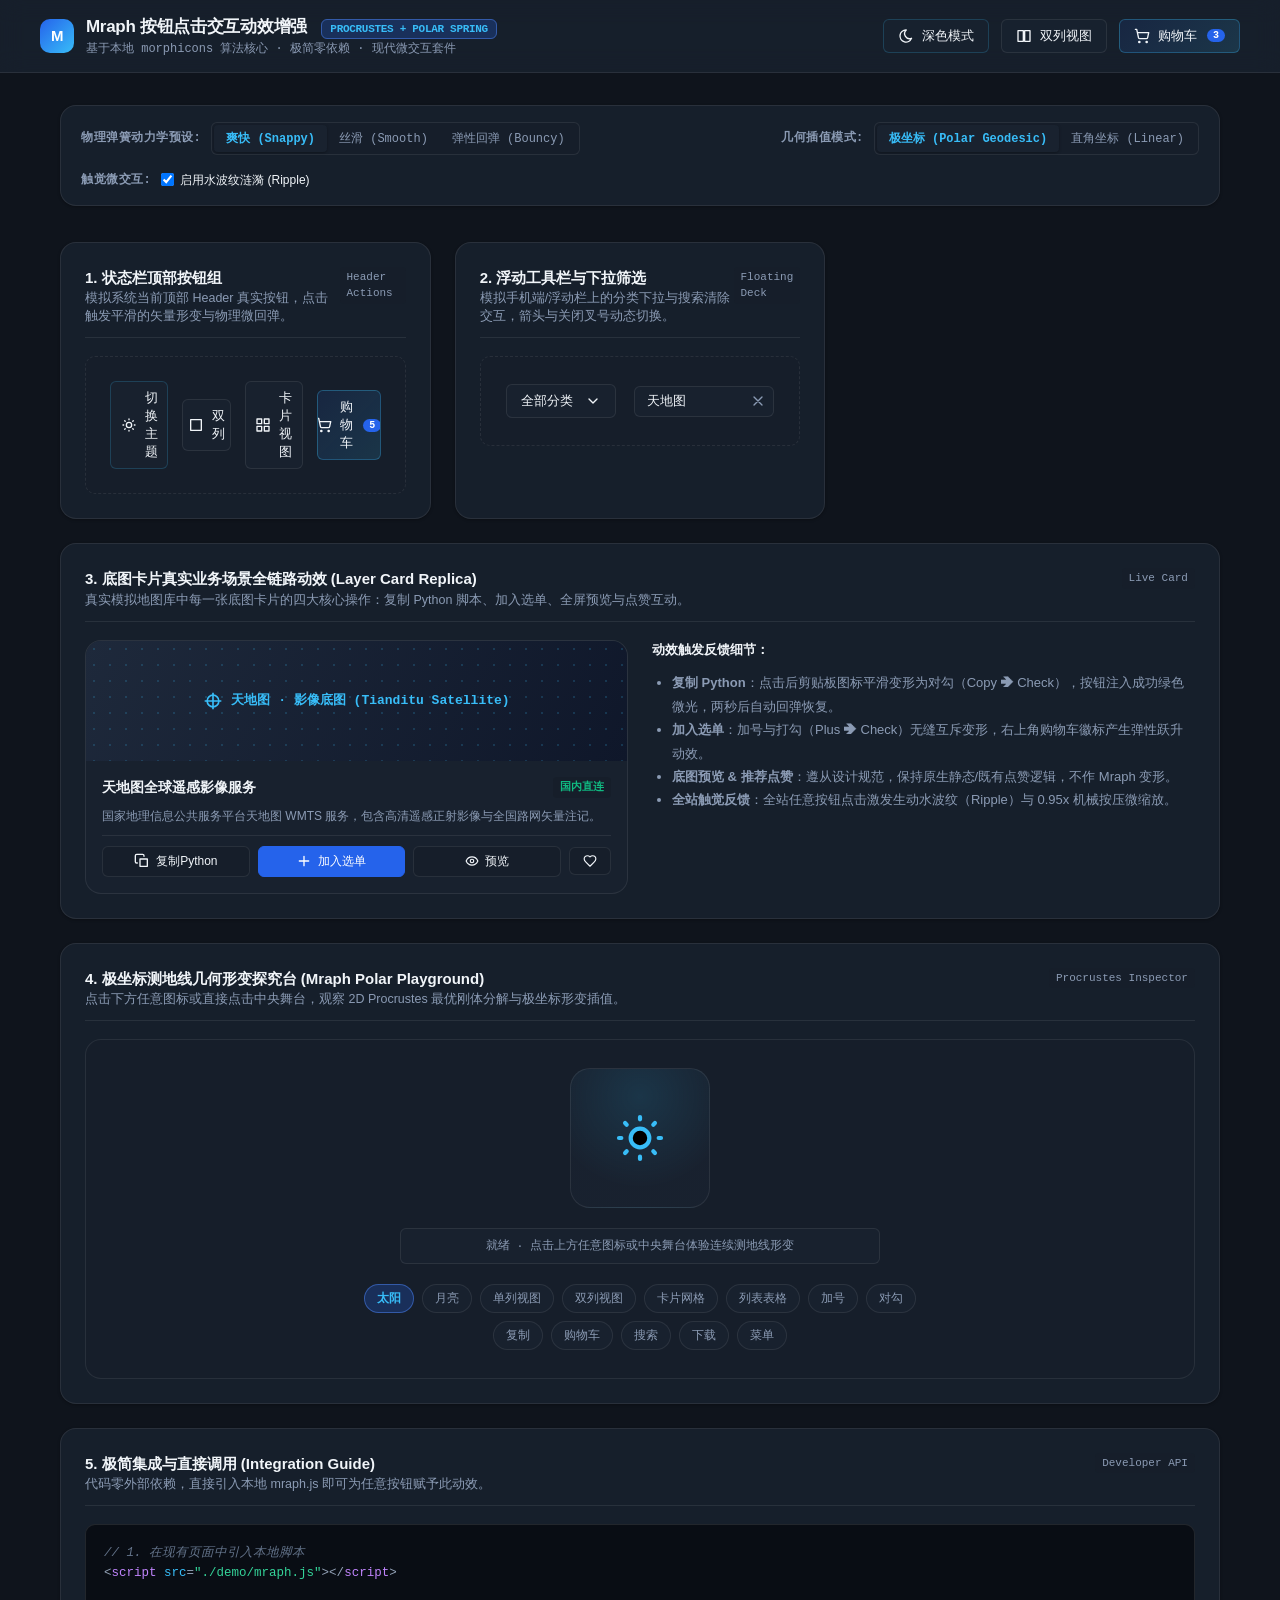
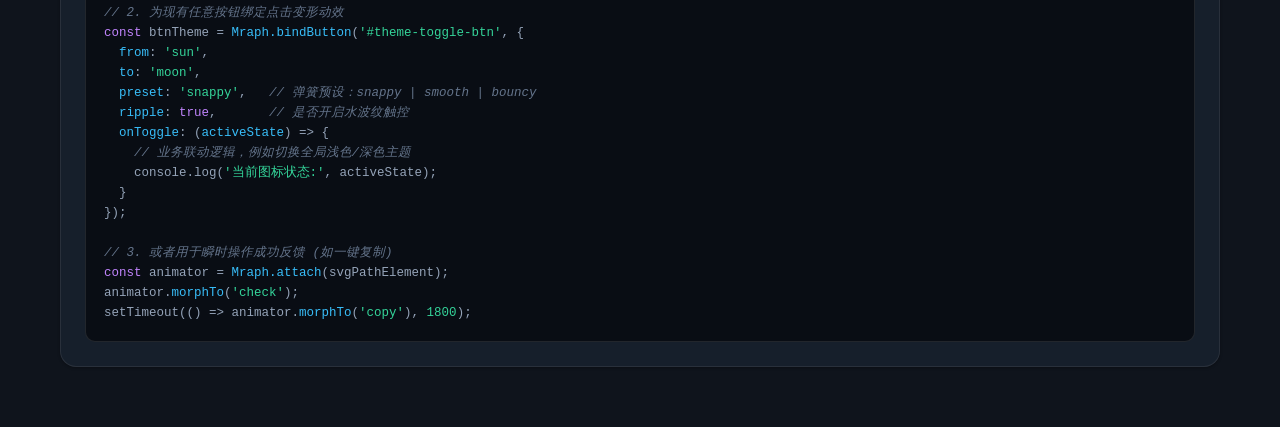
==== commit 5a5904a5: "style(ui): fix mobile floating toolbar symmetry, polish desktop dropdowns and sync public assets" ====
--- a/demo/index.html
+++ b/demo/index.html
@@ -7,6 +7,8 @@
   <link rel="stylesheet" href="./demo.css">
 </head>
 <body>
+  <!-- 液态玻璃波纹动效与卡片波前联动容器 -->
+  <div id="themeWaveLayer" aria-hidden="true"></div>
 
   <!-- 顶部导览栏 -->
   <header class="demo-header">
@@ -335,16 +337,166 @@
       });
 
       // 2. 状态栏顶部按钮组绑定
-      // 主题切换
+      // 主题切换（波前同频联动系统 Wavefront-Staggered Material Shift）
       const themeBtn = document.getElementById('global-theme-btn');
       const themePath = document.getElementById('path-global-theme');
       const themeLabel = document.getElementById('global-theme-label');
       const themeAnim = Mraph.attach(themePath, { initial: 'moon', preset: 'snappy' });
+      let demoThemeTimer = null;
+      let demoWaveCards = [];
+
+      function triggerWaveThemeTransition(e, nextTheme) {
+        if (demoThemeTimer) {
+          clearTimeout(demoThemeTimer);
+          demoWaveCards.forEach(c => {
+            c.classList.remove('wave-sync-card', 'wave-shimmer');
+            c.style.transitionDelay = '';
+            c.style.removeProperty('--shimmer-delay');
+          });
+          demoWaveCards = [];
+        }
+
+        let originX = window.innerWidth / 2;
+        let originY = window.innerHeight / 2;
+        if (themeBtn) {
+          const rect = themeBtn.getBoundingClientRect();
+          originX = rect.left + rect.width / 2;
+          originY = rect.top + rect.height / 2;
+        } else if (e && typeof e.clientX === 'number' && typeof e.clientY === 'number' && (e.clientX !== 0 || e.clientY !== 0)) {
+          originX = e.clientX;
+          originY = e.clientY;
+        }
+
+        const baseRadius = Math.hypot(
+          Math.max(originX, window.innerWidth - originX),
+          Math.max(originY, window.innerHeight - originY)
+        );
+        // 终点往外超量扩散 35%：确保波纹以极高冲刺速度撞出左下角，把任何减速段完全移到屏幕视口之外
+        const endRadius = Math.round(baseRadius * 1.35);
+
+        const duration = 414; // 提速 10% (从 460ms -> 414ms)
+        // 后加速线条：平稳起步 -> 持续推力后加速 -> 呼啸穿透左下角直奔屏幕外
+        const easing = "cubic-bezier(0.42, 0.0, 0.75, 1.0)";
+
+        let pop = document.getElementById("theme-wave-popover");
+        if (!pop && typeof document.createElement === "function") {
+          pop = document.createElement("div");
+          pop.id = "theme-wave-popover";
+          if (typeof pop.showPopover === "function") {
+            pop.setAttribute("popover", "manual");
+          }
+          pop.className = "theme-wave-popover-container";
+          document.body.appendChild(pop);
+        }
+
+        const waveLayer = pop || document.getElementById("themeWaveLayer");
+        if (waveLayer && typeof waveLayer.showPopover === "function") {
+          try { waveLayer.showPopover(); } catch (err) {}
+        }
+        if (waveLayer) {
+          waveLayer.innerHTML = "";
+        }
+
+        const ring = document.createElement("div");
+        ring.className = `theme-wave-ring ${nextTheme === "light" ? "theme-wave-ring-light" : "theme-wave-ring-dark"}`;
+        ring.style.left = `${originX}px`;
+        ring.style.top = `${originY}px`;
+        if (waveLayer) {
+          waveLayer.appendChild(ring);
+        }
+
+        const cards = Array.from(document.querySelectorAll('.demo-card, .layer-card-replica'));
+        const visibleCards = [];
+        const vh = window.innerHeight;
+        const vw = window.innerWidth;
+
+        cards.forEach(c => {
+          const rect = c.getBoundingClientRect();
+          if (rect.bottom >= -50 && rect.top <= vh + 50 && rect.right >= -50 && rect.left <= vw + 50 && rect.width > 0 && rect.height > 0) {
+            const cx = rect.left + rect.width / 2;
+            const cy = rect.top + rect.height / 2;
+            const dist = Math.hypot(cx - originX, cy - originY);
+            visibleCards.push({ card: c, dist });
+          }
+        });
+
+        demoWaveCards = visibleCards.map(item => item.card);
+        visibleCards.forEach(({ card, dist }) => {
+          const ratio = Math.min(1, Math.max(0, dist / endRadius));
+          const delayMs = Math.round(ratio * 216);
+          card.style.transitionDelay = `${delayMs}ms`;
+          card.style.setProperty('--shimmer-delay', `${delayMs}ms`);
+          card.classList.add('wave-sync-card', 'wave-shimmer');
+        });
+
+        const cleanup = () => {
+          if (waveLayer) {
+            waveLayer.innerHTML = "";
+            if (typeof waveLayer.hidePopover === "function") {
+              try { waveLayer.hidePopover(); } catch (err) {}
+            }
+          }
+          demoWaveCards.forEach(c => {
+            c.classList.remove('wave-sync-card', 'wave-shimmer');
+            c.style.transitionDelay = '';
+            c.style.removeProperty('--shimmer-delay');
+          });
+          demoWaveCards = [];
+          demoThemeTimer = null;
+        };
+
+        if (document.startViewTransition && document.documentElement.animate) {
+          const transition = document.startViewTransition(() => {
+            document.documentElement.setAttribute('data-theme', nextTheme);
+          });
+
+          transition.ready.then(() => {
+            document.documentElement.animate({
+              clipPath: [
+                `circle(0px at ${originX}px ${originY}px)`,
+                `circle(${endRadius}px at ${originX}px ${originY}px)`
+              ]
+            }, {
+              duration: duration,
+              easing: easing,
+              pseudoElement: "::view-transition-new(root)"
+            });
+
+            ring.animate([
+              { width: "0px", height: "0px", opacity: 0 },
+              { opacity: 0.95, offset: 0.1 },
+              { opacity: 0.65, offset: 0.5 },
+              { opacity: 0, offset: 0.88 },
+              { width: `${endRadius * 2}px`, height: `${endRadius * 2}px`, opacity: 0 }
+            ], {
+              duration: duration,
+              easing: easing
+            });
+          });
+
+          transition.finished.finally(cleanup);
+        } else {
+          ring.animate([
+            { width: "0px", height: "0px", opacity: 0 },
+            { opacity: 0.95, offset: 0.1 },
+            { opacity: 0.65, offset: 0.5 },
+            { opacity: 0, offset: 0.88 },
+            { width: `${endRadius * 2}px`, height: `${endRadius * 2}px`, opacity: 0 }
+          ], {
+            duration: duration,
+            easing: easing
+          });
+          document.documentElement.setAttribute('data-theme', nextTheme);
+          demoThemeTimer = setTimeout(cleanup, duration);
+        }
+      }
+
       themeBtn.addEventListener('click', (e) => {
         if (rippleEnabled) Mraph.triggerRipple(e, themeBtn);
-        const next = themeAnim.toggle('sun', 'moon', (st) => {
+        themeAnim.toggle('sun', 'moon', (st) => {
+          const nextTheme = st === 'sun' ? 'light' : 'dark';
           themeLabel.textContent = st === 'sun' ? '浅色模式' : '深色模式';
-          document.documentElement.setAttribute('data-theme', st === 'sun' ? 'light' : 'dark');
+          triggerWaveThemeTransition(e, nextTheme);
         });
       });
 
--- a/demo/demo.css
+++ b/demo/demo.css
@@ -618,3 +618,123 @@
     align-items: flex-start;
   }
 }
+
+/* ---------- 7. 原生 View Transition 与液态玻璃折射透镜光环 ---------- */
+
+/* 原生 View Transition 伪元素规则：新旧图层无缝叠放 */
+::view-transition-old(root),
+::view-transition-new(root) {
+  animation: none;
+  mix-blend-mode: normal;
+}
+
+::view-transition-old(root) {
+  z-index: 1;
+}
+
+::view-transition-new(root) {
+  z-index: 2;
+}
+
+/* 顶层波纹容器：放置于浏览器 Top Layer（高于 View Transition 伪元素），避免被裁剪或覆盖 */
+[popover].theme-wave-popover-container,
+.theme-wave-popover-container,
+#themeWaveLayer {
+  position: fixed !important;
+  inset: 0 !important;
+  width: 100vw !important;
+  height: 100vh !important;
+  max-width: none !important;
+  max-height: none !important;
+  margin: 0 !important;
+  padding: 0 !important;
+  background: transparent !important;
+  border: none !important;
+  outline: none !important;
+  pointer-events: none !important;
+  overflow: hidden !important;
+  box-shadow: none !important;
+  z-index: 99999;
+}
+
+[popover].theme-wave-popover-container::backdrop {
+  background: transparent !important;
+}
+
+/* 光环基本外观（锐利同频微光环 - 与 View Transition 裁剪边缘物理锁死） */
+.theme-wave-ring {
+  position: absolute;
+  transform: translate(-50%, -50%);
+  border-radius: 50%;
+  width: 0;
+  height: 0;
+  pointer-events: none;
+  opacity: 0;
+  /* 高光峰值精确对齐 100% 裁切刀刃边界，内侧微弱透光，外侧干脆利落 */
+  background: radial-gradient(circle,
+    transparent calc(100% - 32px),
+    rgba(56, 189, 248, 0.08) calc(100% - 22px),
+    rgba(56, 189, 248, 0.32) calc(100% - 10px),
+    rgba(255, 255, 255, 0.75) calc(100% - 2px),
+    transparent 100%
+  );
+  border: 1.5px solid rgba(255, 255, 255, 0.75);
+  box-shadow: 0 0 16px rgba(56, 189, 248, 0.35), inset 0 0 12px rgba(255, 255, 255, 0.25);
+  will-change: width, height, opacity;
+}
+
+.theme-wave-ring.theme-wave-ring-light,
+[data-theme="light"] .theme-wave-ring {
+  background: radial-gradient(circle,
+    transparent calc(100% - 32px),
+    rgba(37, 99, 235, 0.08) calc(100% - 22px),
+    rgba(37, 99, 235, 0.30) calc(100% - 10px),
+    rgba(37, 99, 235, 0.70) calc(100% - 2px),
+    transparent 100%
+  );
+  border-color: rgba(37, 99, 235, 0.7);
+  box-shadow: 0 0 16px rgba(37, 99, 235, 0.30), inset 0 0 10px rgba(37, 99, 235, 0.2);
+}
+
+/* 卡片波前同频联动材质蜕变与微光漫反射 */
+.demo-card.wave-sync-card,
+.layer-card-replica.wave-sync-card {
+  position: relative !important;
+  transition: background-color 0.24s cubic-bezier(0.2, 0.8, 0.2, 1),
+              border-color 0.24s ease,
+              box-shadow 0.24s ease,
+              color 0.22s ease !important;
+}
+
+.demo-card.wave-shimmer::before,
+.layer-card-replica.wave-shimmer::before {
+  content: "";
+  position: absolute;
+  inset: 0;
+  border-radius: inherit;
+  background: linear-gradient(135deg, rgba(255, 255, 255, 0.2) 0%, rgba(56, 189, 248, 0.14) 50%, transparent 100%);
+  opacity: 0;
+  pointer-events: none;
+  z-index: 5;
+  animation: cardShimmerFade 0.30s ease var(--shimmer-delay, 0ms) forwards;
+}
+
+[data-theme="light"] .demo-card.wave-shimmer::before,
+[data-theme="light"] .layer-card-replica.wave-shimmer::before {
+  background: linear-gradient(135deg, rgba(37, 99, 235, 0.12) 0%, rgba(56, 189, 248, 0.10) 50%, transparent 100%);
+}
+
+@keyframes cardShimmerFade {
+  0% {
+    opacity: 0;
+    transform: scale(0.99);
+  }
+  40% {
+    opacity: 0.75;
+    transform: scale(1);
+  }
+  100% {
+    opacity: 0;
+    transform: scale(1);
+  }
+}
